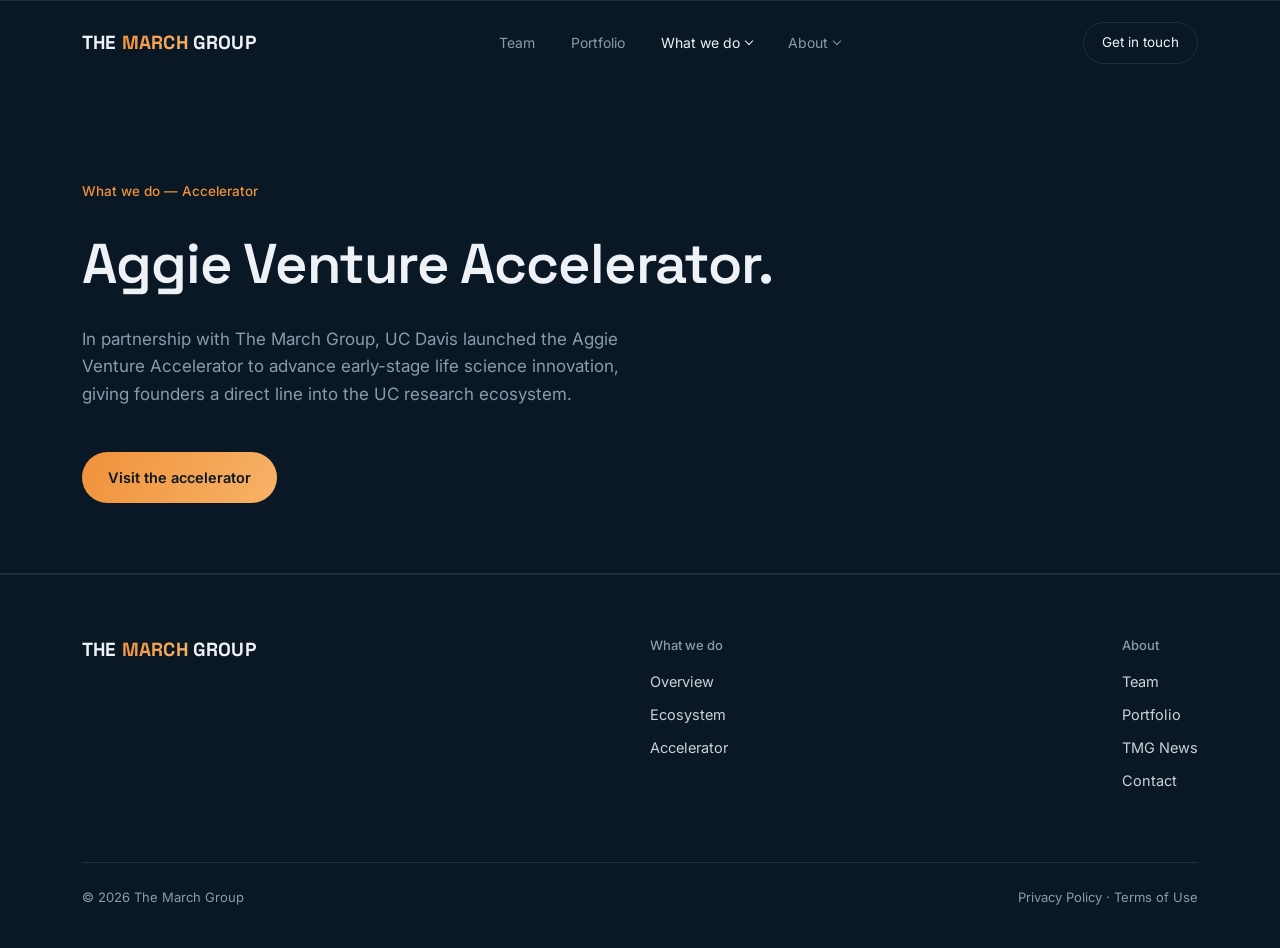
==== accelerator.html @ 3fa65ff7 "Add files via upload" ====
<!DOCTYPE html>
<html lang="en">
<head>
<meta charset="UTF-8">
<meta name="viewport" content="width=device-width, initial-scale=1, viewport-fit=cover">
<title>Accelerator — The March Group</title>
<link rel="preconnect" href="https://fonts.googleapis.com">
<link rel="preconnect" href="https://fonts.gstatic.com" crossorigin>
<link href="https://fonts.googleapis.com/css2?family=Space+Grotesk:wght@400;500;600;700&family=Inter:wght@400;500;600&display=swap" rel="stylesheet">
<link rel="stylesheet" href="style.css">
</head>
<body>
<div class="scroll-rail" id="scrollRail"><div class="fill" id="railFill"></div><div class="marker" id="railMarker"></div></div>

<header id="siteHeader">
  <div class="wrap">
    <nav>
      <a href="index.html" class="logo">THE <span>MARCH</span> GROUP</a>
      <div class="navlinks">
        <a href="team.html">Team</a>
        <a href="portfolio.html">Portfolio</a>
        <div class="navdrop">
          <button class="navdrop-btn active">What we do<span class="car"></span></button>
          <div class="navdrop-menu">
            <a href="overview.html">Overview</a>
            <a href="ecosystem.html">Ecosystem</a>
            <a href="accelerator.html">Accelerator</a>
          </div>
        </div>
        <div class="navdrop">
          <button class="navdrop-btn">About<span class="car"></span></button>
          <div class="navdrop-menu">
            <a href="news.html">TMG News</a>
            <a href="contact.html">Contact</a>
          </div>
        </div>
      </div>
      <a href="contact.html" class="navcta">Get in touch</a>
    </nav>
  </div>
</header>
<section class="pagehead">
  <div class="wrap reveal">
    <div class="kicker">What we do — Accelerator</div>
    <h1>Aggie Venture Accelerator.</h1>
    <p>In partnership with The March Group, UC Davis launched the Aggie Venture Accelerator to advance early-stage life science innovation, giving founders a direct line into the UC research ecosystem.</p>
    <div class="hero-cta">
      <a href="https://iedo.ucdavis.edu/aggie-venture-accelerator" target="_blank" class="btn btn-primary">Visit the accelerator</a>
    </div>
  </div>
</section>
<footer>
  <div class="wrap">
    <div class="fgrid">
      <div class="fcol"><div class="logo">THE <span>MARCH</span> GROUP</div></div>
      <div class="fcol">
        <h5>What we do</h5>
        <a href="overview.html">Overview</a>
        <a href="ecosystem.html">Ecosystem</a>
        <a href="accelerator.html">Accelerator</a>
      </div>
      <div class="fcol">
        <h5>About</h5>
        <a href="team.html">Team</a>
        <a href="portfolio.html">Portfolio</a>
        <a href="news.html">TMG News</a>
        <a href="contact.html">Contact</a>
      </div>
    </div>
    <div class="fbottom">
      <span>© 2026 The March Group</span>
      <span>Privacy Policy · Terms of Use</span>
    </div>
  </div>
</footer>

<script src="script.js"></script>
</body>
</html>
---- style.css ----
:root{
  --bg:#0a1826; --surface:#0f2438; --surface2:#142d45;
  --line:rgba(232,236,244,0.10);
  --text:#eef2f6; --muted:#8a9bab;
  --cyan:#f0923a; --violet:#f7b267;
}
*{box-sizing:border-box; margin:0; padding:0;}
html{scroll-behavior:smooth; scroll-padding-top:env(safe-area-inset-top,0px);}
body{
  background:var(--bg); color:var(--text);
  font-family:'Inter',sans-serif; font-size:16px; line-height:1.6;
  padding-top:env(safe-area-inset-top,0px); padding-bottom:env(safe-area-inset-bottom,0px);
  overflow-x:hidden;
}
h1,h2,h3,.disp{font-family:'Space Grotesk',sans-serif;}
.wrap{max-width:1180px; margin:0 auto; padding:0 32px;}
a{color:inherit; text-decoration:none;}

/* Nav */
header{position:fixed; top:0; left:0; right:0; z-index:50;
  padding-top:calc(env(safe-area-inset-top,0px) + 22px); padding-bottom:22px;
  transition:background .3s, border-color .3s, padding .3s; border-bottom:1px solid transparent;}
header.scrolled{background:rgba(10,24,38,0.85); backdrop-filter:blur(14px); border-color:var(--line); padding-top:calc(env(safe-area-inset-top,0px) + 14px); padding-bottom:14px;}
nav{display:flex; align-items:center; justify-content:space-between;}
.logo{font-family:'Space Grotesk'; font-weight:700; font-size:19px; letter-spacing:0.01em;}
.logo span{background:linear-gradient(120deg,var(--cyan),var(--violet)); -webkit-background-clip:text; background-clip:text; color:transparent;}
.navlinks{display:flex; gap:36px; font-size:14px; color:var(--muted);}
.navlinks a{transition:color .2s;}
.navlinks a:hover, .navlinks a.active{color:var(--text);}
.navcta{border:1px solid var(--line); padding:9px 18px; border-radius:100px; font-size:13.5px; transition:border-color .2s, background .2s;}
.navcta:hover{border-color:var(--cyan); background:rgba(240,146,58,0.08);}

/* Hero */
.hero{position:relative; min-height:100vh; display:flex; align-items:center; overflow:hidden;}
#particles{position:absolute; inset:0; z-index:0;}
.hero-grid{position:absolute; inset:0; z-index:0; opacity:0.35;
  background-image:linear-gradient(var(--line) 1px, transparent 1px), linear-gradient(90deg, var(--line) 1px, transparent 1px);
  background-size:64px 64px; mask-image:radial-gradient(ellipse 70% 60% at 50% 40%, black 10%, transparent 75%);}
.hero-inner{position:relative; z-index:2; padding-top:120px; padding-bottom:80px;}
.hero h1{font-size:clamp(40px,7vw,84px); font-weight:600; line-height:1.03; letter-spacing:-0.02em; max-width:920px;}
.hero h1 .g{background:linear-gradient(115deg,var(--cyan) 10%,var(--violet) 90%); -webkit-background-clip:text; background-clip:text; color:transparent;}
.hero p{margin-top:28px; max-width:540px; color:var(--muted); font-size:18px;}
.hero-cta{margin-top:44px; display:flex; gap:16px; flex-wrap:wrap;}

/* Page header (subpages) */
.pagehead{position:relative; padding:180px 0 70px; border-bottom:1px solid var(--line);}
.pagehead h1{font-size:clamp(34px,5.5vw,56px); font-weight:600; letter-spacing:-0.02em;}
.pagehead p{margin-top:18px; max-width:560px; color:var(--muted); font-size:17px;}

.btn{padding:14px 26px; border-radius:100px; font-size:14.5px; font-weight:500; display:inline-block; transition:transform .25s, box-shadow .25s;}
.btn-primary{background:linear-gradient(115deg,var(--cyan),var(--violet)); color:#0a1826; font-weight:600;}
.btn-primary:hover{transform:translateY(-2px); box-shadow:0 12px 30px -8px rgba(240,146,58,0.5);}
.btn-ghost{border:1px solid var(--line);}
.btn-ghost:hover{border-color:var(--text);}

@keyframes pulse{0%,100%{box-shadow:0 0 0 0 rgba(240,146,58,0.55);} 70%{box-shadow:0 0 0 10px rgba(240,146,58,0);}}
.pulse-dot{width:7px; height:7px; border-radius:50%; background:var(--cyan); animation:pulse 2s ease-out infinite; flex-shrink:0;}

/* right-edge scroll rail */
.scroll-rail{position:fixed; top:50%; right:28px; transform:translateY(-50%); height:38vh; width:1px; background:var(--line); z-index:40; opacity:0; transition:opacity .5s;}
.scroll-rail.show{opacity:1;}
.scroll-rail .fill{position:absolute; top:0; left:0; width:100%; height:0%; background:linear-gradient(180deg, var(--cyan), var(--violet)); transition:height .12s linear;}
.scroll-rail .marker{position:absolute; left:50%; top:0%; width:9px; height:9px; border-radius:50%; background:var(--cyan); transform:translate(-50%,-50%); box-shadow:0 0 14px rgba(240,146,58,0.75); animation:pulse 2s ease-out infinite; transition:top .12s linear;}
@media(max-width:860px){ .scroll-rail{display:none;} }

.reveal{opacity:0; transform:translateY(26px); transition:opacity .8s cubic-bezier(.2,.7,.3,1), transform .8s cubic-bezier(.2,.7,.3,1);}
.reveal.in{opacity:1; transform:translateY(0);}

section{padding:120px 0; position:relative; border-top:1px solid var(--line);}
.kicker{font-size:13.5px; color:var(--cyan); font-weight:500; margin-bottom:16px;}
.sec-head{max-width:640px; margin-bottom:64px;}
.sec-head h2{font-size:clamp(28px,4vw,42px); font-weight:600; letter-spacing:-0.01em; line-height:1.15;}
.sec-head p{color:var(--muted); margin-top:18px; font-size:16.5px;}

.stats{display:grid; grid-template-columns:repeat(5,1fr); gap:1px; background:var(--line); border:1px solid var(--line); border-radius:20px; overflow:hidden;}
.stat{background:var(--bg); padding:38px 26px;}
.stat .num{font-family:'Space Grotesk'; font-size:clamp(26px,3vw,40px); font-weight:600; background:linear-gradient(120deg,var(--cyan),var(--violet)); -webkit-background-clip:text; background-clip:text; color:transparent;}
.stat .lbl{color:var(--muted); font-size:13px; margin-top:8px;}

.pillars{display:grid; grid-template-columns:repeat(3,1fr); gap:1px; background:var(--line); border:1px solid var(--line); border-radius:20px; overflow:hidden;}
.pillar{background:var(--surface); padding:40px 34px; transition:background .3s;}
.pillar:hover{background:var(--surface2);}
.pillar .ico{width:44px; height:44px; border-radius:12px; background:linear-gradient(135deg, rgba(240,146,58,0.18), rgba(247,178,103,0.14)); display:flex; align-items:center; justify-content:center; margin-bottom:22px;}
.pillar h3{font-size:19px; font-weight:600; margin-bottom:10px;}
.pillar p{color:var(--muted); font-size:14.5px;}

.pfilter{display:flex; gap:10px; margin-bottom:36px; flex-wrap:wrap;}
.pfilter button{background:none; border:1px solid var(--line); color:var(--muted); padding:8px 16px; border-radius:100px; font-size:13px; cursor:pointer; font-family:inherit; transition:.2s;}
.pfilter button.active, .pfilter button:hover{border-color:var(--cyan); color:var(--text);}
.pgrid{display:grid; grid-template-columns:repeat(3,1fr); gap:16px;}
.pcard{border:1px solid var(--line); border-radius:16px; padding:28px 24px; background:var(--surface); position:relative; overflow:hidden; transition:transform .3s, border-color .3s; min-height:150px; display:flex; flex-direction:column; justify-content:flex-end;}
.pcard::before{content:'logo — pending'; position:absolute; top:22px; right:24px; font-family:'Inter'; font-weight:500; font-size:11px; letter-spacing:0.02em; color:var(--muted); border:1px dashed var(--line); padding:5px 10px; border-radius:100px; transition:border-color .3s, color .3s;}
.pcard:hover{transform:translateY(-4px); border-color:rgba(240,146,58,0.4);}
.pcard:hover::before{border-color:rgba(240,146,58,0.45); color:var(--cyan);}
.pcard h4{font-size:17px; font-weight:600; margin-bottom:6px; position:relative;}
.pcard .tag{font-size:12px; color:var(--muted); position:relative;}

.team{display:grid; grid-template-columns:repeat(4,1fr); gap:24px;}
.member .ph{aspect-ratio:1; border-radius:16px; background:linear-gradient(145deg, var(--surface), var(--surface2)); border:1px solid var(--line); margin-bottom:16px; position:relative; overflow:hidden; display:flex; align-items:center; justify-content:center;}
.member .ph::after{content:''; position:absolute; inset:0; background:linear-gradient(160deg, rgba(240,146,58,0.14), rgba(247,178,103,0.10)); opacity:0; transition:opacity .3s;}
.member .ph span{font-family:'Inter'; font-weight:500; font-size:12px; letter-spacing:0.02em; color:var(--muted); border:1px dashed var(--line); padding:5px 10px; border-radius:100px; position:relative;}
.member:hover .ph::after{opacity:1;}
.member h4{font-size:15.5px; font-weight:600;}
.member .role{color:var(--muted); font-size:13px; margin-top:2px;}

.marquee-wrap{overflow:hidden; border-top:1px solid var(--line); border-bottom:1px solid var(--line); padding:34px 0;}
.marquee{display:flex; gap:64px; width:max-content; animation:scroll 28s linear infinite;}
.marquee span{color:var(--muted); font-size:15px; white-space:nowrap; font-family:'Space Grotesk';}
@keyframes scroll{from{transform:translateX(0);} to{transform:translateX(-50%);}}

.cta-sec{text-align:center; padding:140px 0; position:relative; overflow:hidden;}
.cta-sec::before{content:''; position:absolute; top:50%; left:50%; width:900px; height:900px; transform:translate(-50%,-50%); background:radial-gradient(circle, rgba(240,146,58,0.16) 0%, rgba(247,178,103,0.06) 35%, transparent 68%); pointer-events:none; z-index:0;}
.cta-sec .wrap{position:relative; z-index:1;}
.cta-sec h2{font-size:clamp(30px,5vw,54px); font-weight:600; letter-spacing:-0.02em; max-width:680px; margin:0 auto 30px;}

footer{border-top:1px solid var(--line); padding:60px 0 calc(40px + env(safe-area-inset-bottom,0px));}
.fgrid{display:flex; justify-content:space-between; flex-wrap:wrap; gap:40px;}
.fcol h5{font-size:13px; color:var(--muted); margin-bottom:14px; font-weight:500;}
.fcol a{display:block; font-size:14.5px; margin-bottom:10px; color:var(--text); opacity:0.85;}
.fcol a:hover{opacity:1; color:var(--cyan);}
.fbottom{margin-top:60px; padding-top:24px; border-top:1px solid var(--line); display:flex; justify-content:space-between; color:var(--muted); font-size:13px; flex-wrap:wrap; gap:12px;}

@media(max-width:860px){
  .navlinks{display:none;}
  .stats{grid-template-columns:repeat(2,1fr);}
  .pillars{grid-template-columns:1fr;}
  .pgrid{grid-template-columns:1fr 1fr;}
  .team{grid-template-columns:repeat(2,1fr);}
}
@media(max-width:560px){
  .wrap{padding:0 20px;}
  .stats{grid-template-columns:1fr 1fr;}
  .pgrid{grid-template-columns:1fr;}
  .team{grid-template-columns:1fr 1fr;}
  section{padding:80px 0;}
  .pagehead{padding:150px 0 50px;}
}
@media (prefers-reduced-motion: reduce){
  .reveal{opacity:1; transform:none; transition:none;}
  .marquee{animation:none;}
  .pulse-dot{animation:none;}
}

/* nav dropdowns */
.navdrop{position:relative;}
.navdrop-btn{background:none; border:none; font:inherit; font-size:14px; color:var(--muted); cursor:pointer; display:flex; align-items:center; gap:6px; padding:0;}
.navdrop-btn:hover, .navdrop-btn.active{color:var(--text);}
.navdrop-btn .car{width:6px; height:6px; border-right:1.5px solid currentColor; border-bottom:1.5px solid currentColor; transform:rotate(45deg); margin-top:-4px;}
.navdrop-menu{position:absolute; top:calc(100% + 20px); left:50%; transform:translateX(-50%) translateY(6px); background:var(--surface); border:1px solid var(--line); border-radius:12px; padding:8px; min-width:172px; opacity:0; pointer-events:none; transition:opacity .2s, transform .2s; box-shadow:0 20px 40px -12px rgba(0,0,0,0.5);}
.navdrop:hover .navdrop-menu, .navdrop.open .navdrop-menu{opacity:1; pointer-events:auto; transform:translateX(-50%) translateY(0);}
.navdrop-menu a{display:block; padding:9px 12px; border-radius:8px; font-size:13.5px; color:var(--text); opacity:0.85;}
.navdrop-menu a:hover{opacity:1; background:rgba(240,146,58,0.08); color:var(--cyan);}

/* bento squares — videos & perspective */
.bento{display:grid; grid-template-columns:repeat(4,1fr); grid-auto-rows:140px; grid-auto-flow:dense; gap:16px;}
.b-lg{grid-column:span 2; grid-row:span 2;}
.b-sm{grid-column:span 1; grid-row:span 1;}
.b-tile{border:1px dashed var(--line); border-radius:16px; background:var(--surface); display:flex; align-items:center; justify-content:center; transition:border-color .3s;}
.b-tile:hover{border-color:rgba(240,146,58,0.4);}
.b-tile span{font-size:11px; letter-spacing:0.02em; color:var(--muted); border:1px dashed var(--line); padding:5px 10px; border-radius:100px;}
@media(max-width:860px){
  .bento{grid-template-columns:repeat(2,1fr);}
  .b-lg{grid-column:span 2; grid-row:span 1; aspect-ratio:2/1;}
  .b-sm{aspect-ratio:1;}
  .navdrop-menu{left:0; transform:translateY(6px);}
  .navdrop:hover .navdrop-menu, .navdrop.open .navdrop-menu{transform:translateY(0);}
}
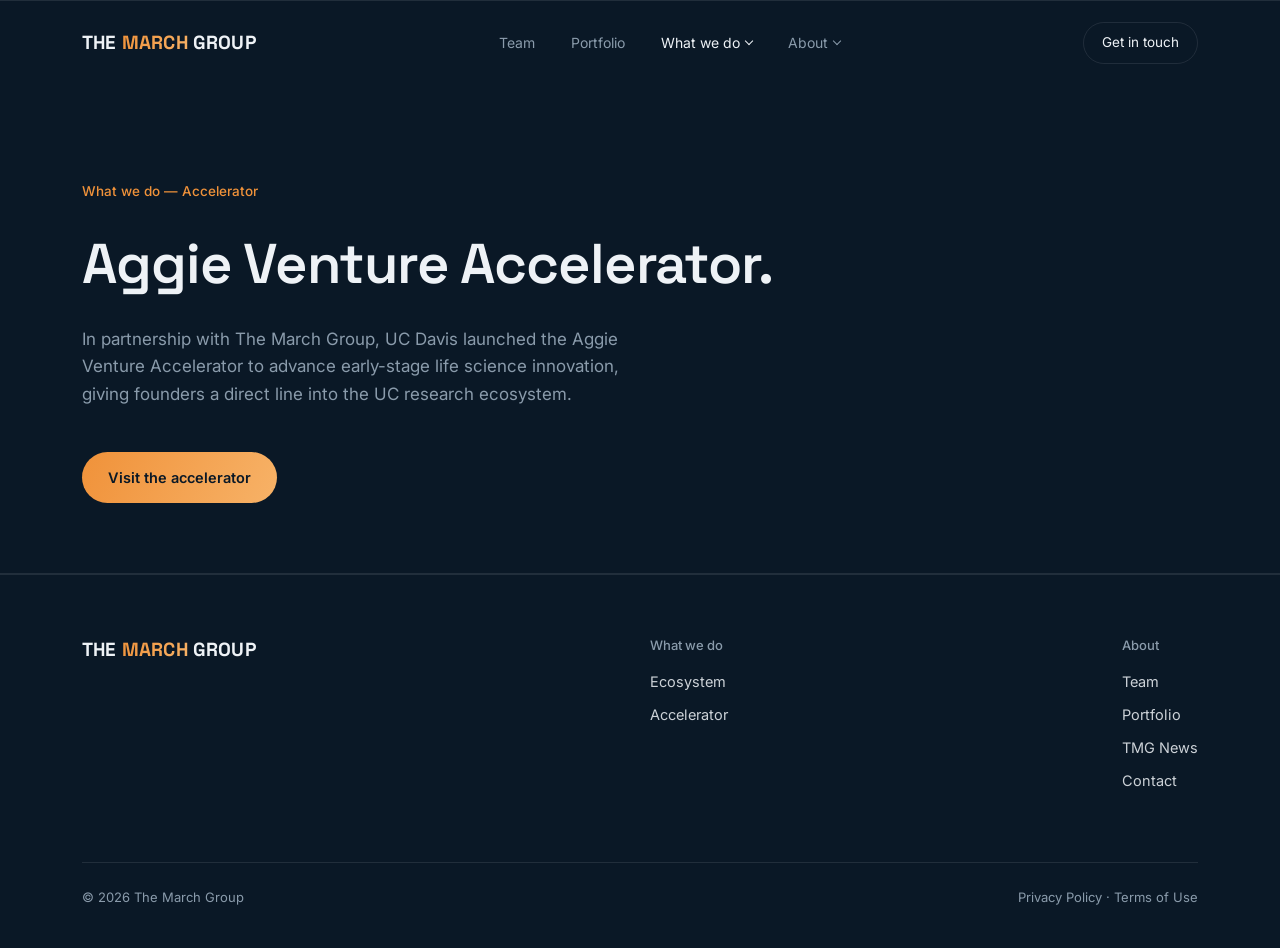
==== commit e2ab57a8: "Add files via upload" ====
--- a/accelerator.html
+++ b/accelerator.html
@@ -22,7 +22,6 @@
         <div class="navdrop">
           <button class="navdrop-btn active">What we do<span class="car"></span></button>
           <div class="navdrop-menu">
-            <a href="overview.html">Overview</a>
             <a href="ecosystem.html">Ecosystem</a>
             <a href="accelerator.html">Accelerator</a>
           </div>
@@ -55,7 +54,6 @@
       <div class="fcol"><div class="logo">THE <span>MARCH</span> GROUP</div></div>
       <div class="fcol">
         <h5>What we do</h5>
-        <a href="overview.html">Overview</a>
         <a href="ecosystem.html">Ecosystem</a>
         <a href="accelerator.html">Accelerator</a>
       </div>
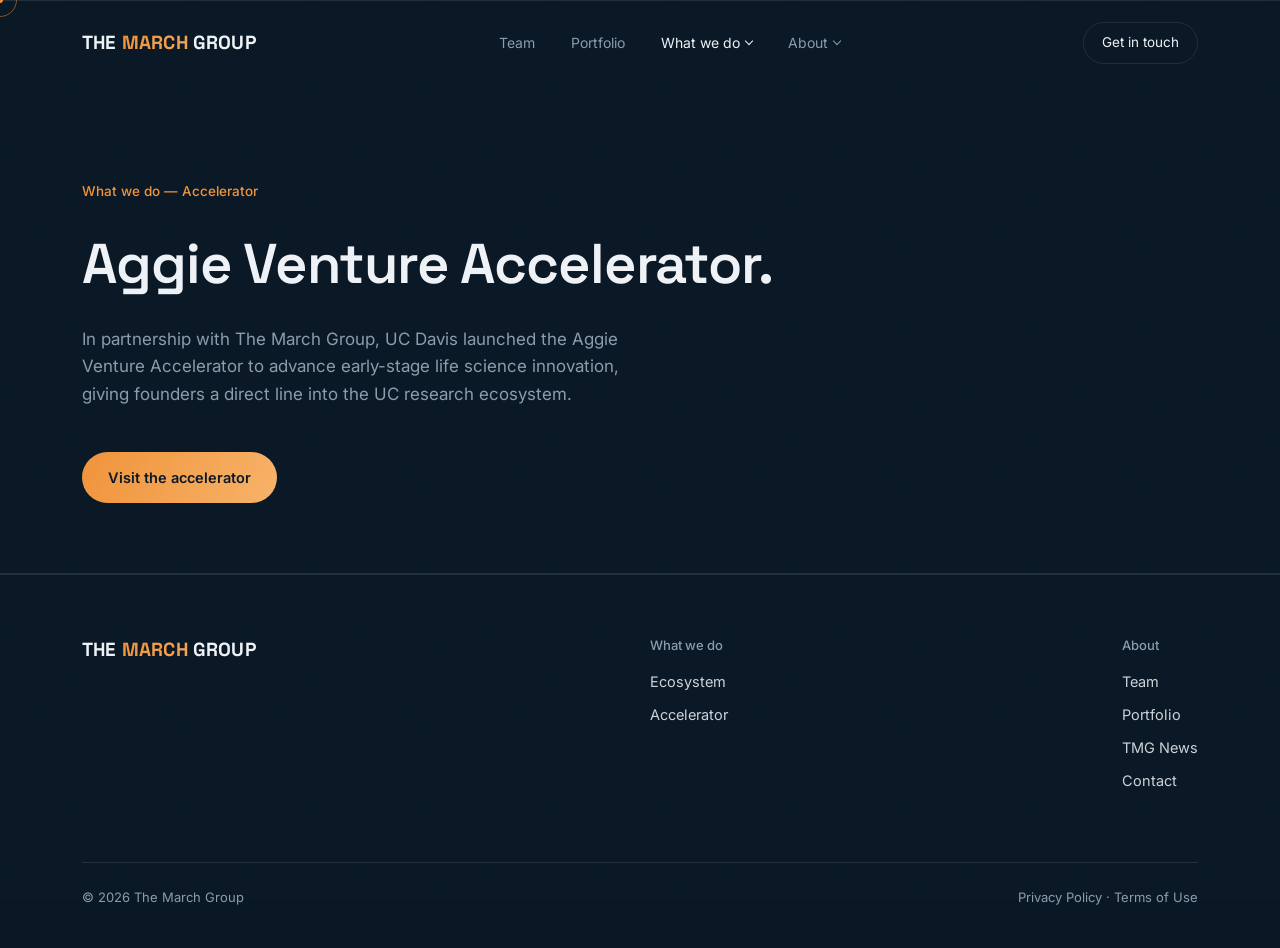
==== commit 1d150ee1: "Add files via upload" ====
--- a/accelerator.html
+++ b/accelerator.html
@@ -10,6 +10,9 @@
 <link rel="stylesheet" href="style.css">
 </head>
 <body>
+<div class="grain"></div>
+<div class="cx-ring"></div>
+<div class="cx-dot"></div>
 <div class="scroll-rail" id="scrollRail"><div class="fill" id="railFill"></div><div class="marker" id="railMarker"></div></div>
 
 <header id="siteHeader">
@@ -20,14 +23,14 @@
         <a href="team.html">Team</a>
         <a href="portfolio.html">Portfolio</a>
         <div class="navdrop">
-          <button class="navdrop-btn active">What we do<span class="car"></span></button>
+          <button class="navdrop-btn active"><span class="lbl">What we do</span><span class="car"></span></button>
           <div class="navdrop-menu">
             <a href="ecosystem.html">Ecosystem</a>
             <a href="accelerator.html">Accelerator</a>
           </div>
         </div>
         <div class="navdrop">
-          <button class="navdrop-btn">About<span class="car"></span></button>
+          <button class="navdrop-btn"><span class="lbl">About</span><span class="car"></span></button>
           <div class="navdrop-menu">
             <a href="news.html">TMG News</a>
             <a href="contact.html">Contact</a>
@@ -44,7 +47,7 @@
     <h1>Aggie Venture Accelerator.</h1>
     <p>In partnership with The March Group, UC Davis launched the Aggie Venture Accelerator to advance early-stage life science innovation, giving founders a direct line into the UC research ecosystem.</p>
     <div class="hero-cta">
-      <a href="https://iedo.ucdavis.edu/aggie-venture-accelerator" target="_blank" class="btn btn-primary">Visit the accelerator</a>
+      <a href="https://iedo.ucdavis.edu/aggie-venture-accelerator" target="_blank" class="btn btn-primary magnetic">Visit the accelerator</a>
     </div>
   </div>
 </section>
--- a/style.css
+++ b/style.css
@@ -165,3 +165,59 @@
   .navdrop-menu{left:0; transform:translateY(6px);}
   .navdrop:hover .navdrop-menu, .navdrop.open .navdrop-menu{transform:translateY(0);}
 }
+
+/* ---- creative-dev layer: custom cursor, grain, magnetic ctas, word reveal ---- */
+@media(hover:hover) and (pointer:fine){
+  body{cursor:none;}
+  a, button{cursor:none;}
+}
+.cx-dot, .cx-ring{position:fixed; top:0; left:0; z-index:9999; pointer-events:none; border-radius:50%; will-change:transform; transform:translate(-50%,-50%);}
+.cx-dot{width:6px; height:6px; background:var(--cyan);}
+.cx-ring{width:34px; height:34px; border:1px solid rgba(240,146,58,0.5); transition:width .25s, height .25s, border-color .25s, opacity .25s;}
+.cx-ring.hover{width:56px; height:56px; border-color:rgba(240,146,58,0.9); background:rgba(240,146,58,0.08);}
+@media(hover:none), (pointer:coarse){ .cx-dot,.cx-ring{display:none;} }
+
+.grain{position:fixed; inset:0; z-index:9998; pointer-events:none; opacity:0.05; mix-blend-mode:overlay;
+  background-image:url("data:image/svg+xml;utf8,<svg xmlns='http://www.w3.org/2000/svg' width='120' height='120'><filter id='n'><feTurbulence type='fractalNoise' baseFrequency='0.9' numOctaves='2' stitchTiles='stitch'/></filter><rect width='100%25' height='100%25' filter='url(%23n)'/></svg>");}
+
+.magnetic{display:inline-block; transition:transform .18s ease-out;}
+
+.reveal-word{display:inline-block; overflow:hidden; vertical-align:top;}
+.reveal-word span{display:inline-block; transform:translateY(110%); opacity:0; transition:transform .8s cubic-bezier(.16,1,.3,1), opacity .6s ease;}
+.reveal-word.in span{transform:translateY(0); opacity:1;}
+
+@media (prefers-reduced-motion: reduce){
+  .cx-dot,.cx-ring,.grain{display:none;}
+  body,a,button{cursor:auto;}
+  .reveal-word span{transform:none; opacity:1; transition:none;}
+}
+
+/* ---- round 2: parallax, tilt, cursor label, gradient shift, preloader ---- */
+.hero-inner{will-change:transform;}
+#particles{will-change:transform;}
+
+.tilt{transform-style:preserve-3d; transition:transform .35s ease;}
+
+.cx-ring .cx-label{position:absolute; top:50%; left:50%; transform:translate(-50%,-50%); font-size:10px; font-weight:600; letter-spacing:0.04em; color:var(--bg); background:var(--cyan); padding:3px 8px; border-radius:100px; white-space:nowrap; opacity:0; transition:opacity .2s; pointer-events:none;}
+.cx-ring.label .cx-label{opacity:1;}
+.cx-ring.label{background:transparent; border-color:transparent;}
+
+.g, .stat .num, .logo span{
+  background-size:200% auto;
+  animation:gradientDrift 6s ease-in-out infinite;
+}
+@keyframes gradientDrift{
+  0%,100%{background-position:0% 50%;}
+  50%{background-position:100% 50%;}
+}
+
+#preloader{position:fixed; inset:0; z-index:10000; background:var(--bg); display:flex; align-items:center; justify-content:center; transition:opacity .6s ease, visibility .6s ease;}
+#preloader .pl-num{font-family:'Space Grotesk'; font-size:15px; color:var(--muted); letter-spacing:0.05em;}
+#preloader .pl-num span{color:var(--cyan);}
+#preloader.done{opacity:0; visibility:hidden; pointer-events:none;}
+
+@media (prefers-reduced-motion: reduce){
+  .g, .stat .num, .logo span{animation:none;}
+  .hero-inner, #particles{transform:none !important;}
+  #preloader{display:none;}
+}
